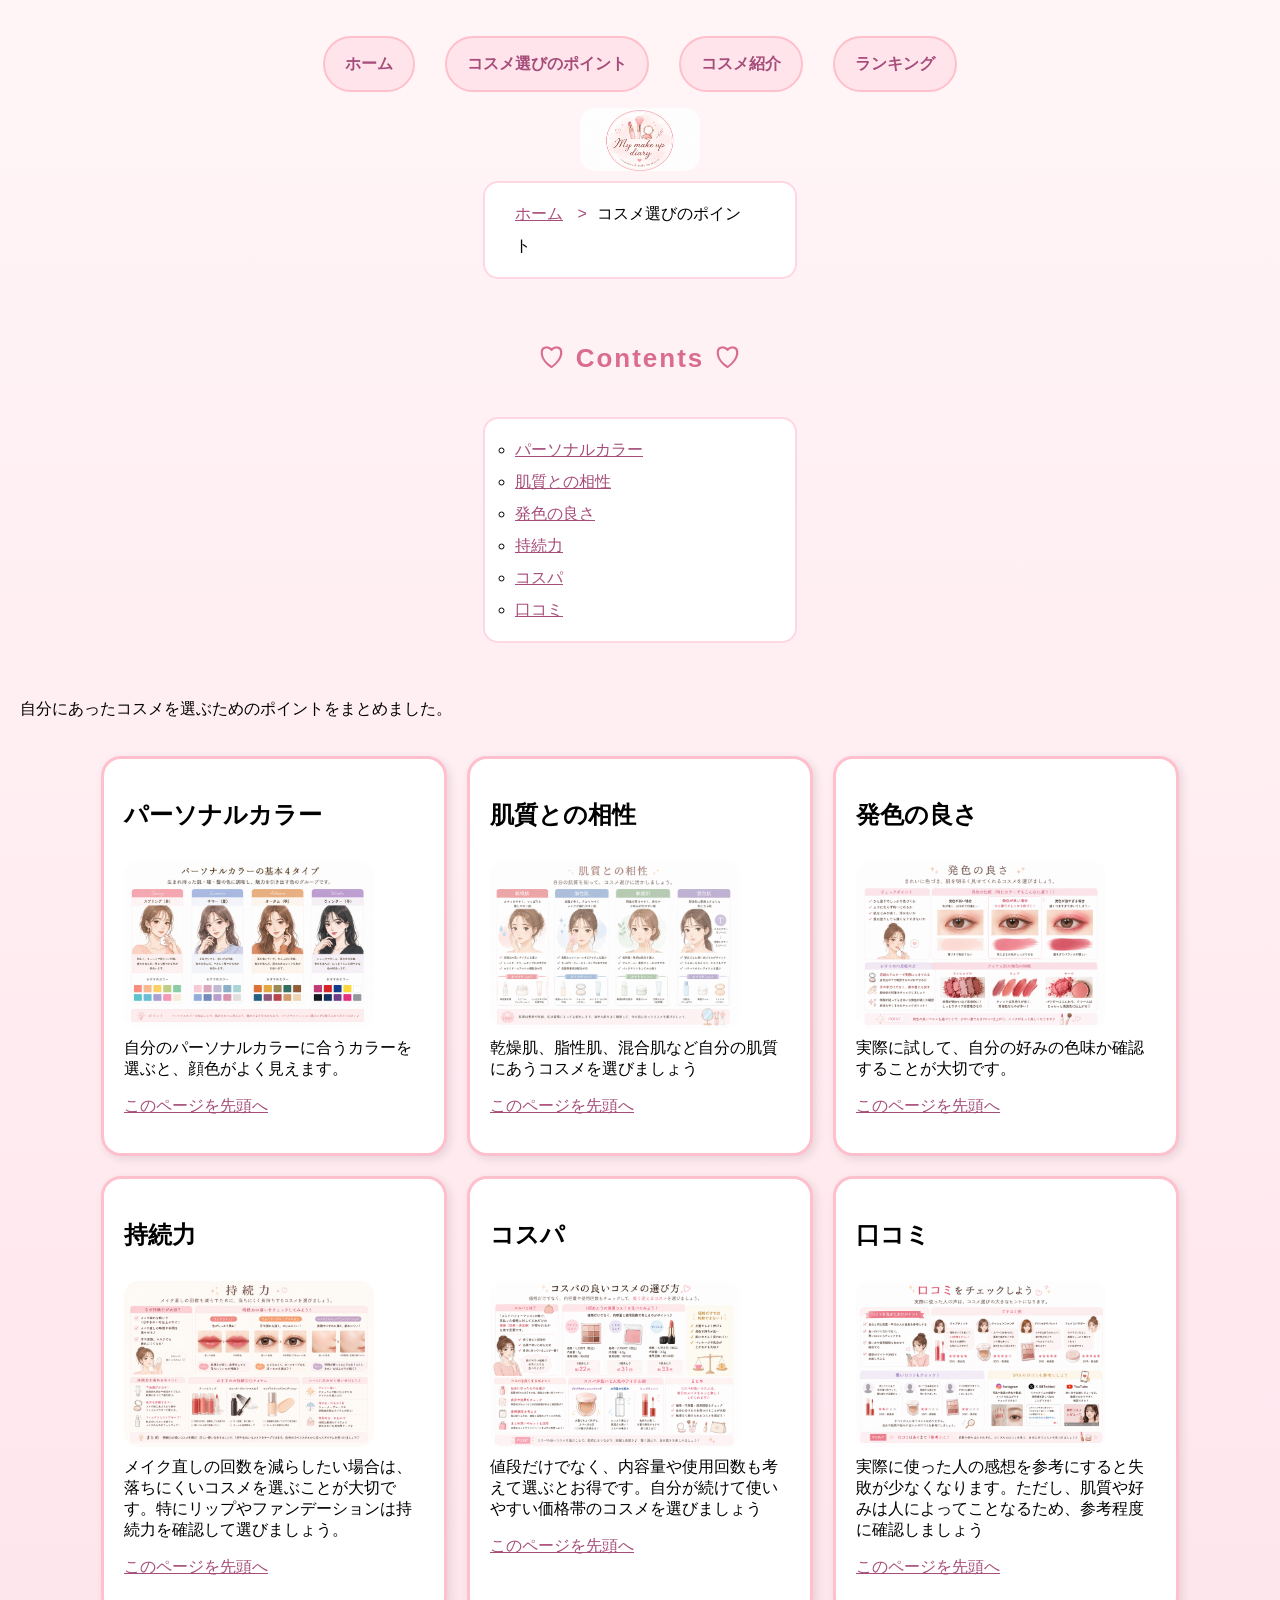
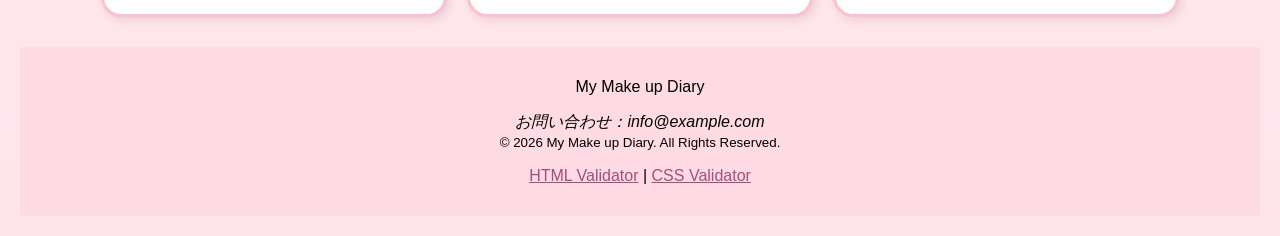
==== contents1.html @ 7ce75801 "Add files via upload" ====
<!DOCTYPE html>
<html lang="ja">

<head>
    <meta charset="UTF-8">
    <title>コスメ選びのポイント</title>
    <meta name="description" content="コスメ選びのポイントを紹介するページです。">
    <meta name="viewport" content="width=device-width, initial-scale=1">
    <link rel="stylesheet" href="css/mystyle.css">
</head>

<body>
    <header>
        <nav>

<ul class="menu">

<li><a href="index.html">ホーム</a></li>

<li><a href="contents1.html">コスメ選びのポイント</a></li>

<li><a href="contents2.html">コスメ紹介</a></li>

<li><a href="contents3.html">ランキング</a></li>

</ul>

</nav>
        <div class="header-in">
            <img id="pagetop" src="image/logo.jpg" class="logo" alt="コスメ">
        </div>
    </header>
    <article>
        <ul class="breadcrumb">
            <li><a href="index.html">ホーム</a></li>
            <li>コスメ選びのポイント</li>
        </ul>
        <h2 class="contents-title">♡ Contents ♡</h2>

<ul>
    <li><a href="#color">パーソナルカラー</a></li>
    <li><a href="#skin">肌質との相性</a></li>
    <li><a href="#pigment">発色の良さ</a></li>
    <li><a href="#lasting">持続力</a></li>
    <li><a href="#cost">コスパ</a></li>
    <li><a href="#review">口コミ</a></li>
</ul>
        <p>自分にあったコスメを選ぶためのポイントをまとめました。</p>
        <section>
            <h2 id="color">パーソナルカラー</h2>
            <img class="point-img" src="image/color.jpg" width="300" height="200" alt="パーソナルカラー">
            <p>自分のパーソナルカラーに合うカラーを選ぶと、顔色がよく見えます。
            </p>
            <p><a href="#pagetop">このページを先頭へ</a></p>
        </section>
        <section>
            <h2 id="skin">肌質との相性</h2>
            <img class="point-img" src="image/skin.jpg" width="300" height="200" alt="肌質との相性">
            <p>乾燥肌、脂性肌、混合肌など自分の肌質にあうコスメを選びましょう
            </p>
            <p><a href="#pagetop">このページを先頭へ</a></p>
        </section>
        <section>
            <h2 id="pigment">発色の良さ</h2>
            <img class="point-img" src="image/color2.jpg" width="300" height="200" alt="発色の良さ">
            <p>実際に試して、自分の好みの色味か確認することが大切です。
            </p>
            <p><a href="#pagetop">このページを先頭へ</a></p>
        </section>
        <section>
            <h2 id="lasting">持続力</h2>
            <img class="point-img" src="image/lasting.jpg" width="300" height="200" alt="持続力">
            <p>メイク直しの回数を減らしたい場合は、落ちにくいコスメを選ぶことが大切です。特にリップやファンデーションは持続力を確認して選びましょう。
            </p>
            <p><a href="#pagetop">このページを先頭へ</a></p>
        </section>
        <section>
            <h2 id="cost">コスパ</h2>
            <img class="point-img" src="image/cost.jpg" width="300" height="200" alt="コスパ">
            <p>値段だけでなく、内容量や使用回数も考えて選ぶとお得です。自分が続けて使いやすい価格帯のコスメを選びましょう</p>
            <p><a href="#pagetop">このページを先頭へ</a></p>
        </section>
        <section>
            <h2 id="review">口コミ</h2>
            <img class="point-img" src="image/review.jpg" width="300" height="200" alt="口コミ">
            <p>実際に使った人の感想を参考にすると失敗が少なくなります。ただし、肌質や好みは人によってことなるため、参考程度に確認しましょう
            </p>
            <p><a href="#pagetop">このページを先頭へ</a></p>
        </section>
    </article>
    <footer>
    <p>My Make up Diary</p>
    <address>お問い合わせ：info@example.com</address>
    <small>&copy; 2026 My Make up Diary. All Rights Reserved.</small>
    <p>
    <a href="https://validator.w3.org/" target="_blank">HTML Validator</a> |
    <a href="https://jigsaw.w3.org/css-validator/" target="_blank">CSS Validator</a>
</p>
</footer>

</body>

</html>
---- css/mystyle.css ----
@charset "utf-8";

.title {
    font-size: 50px;
    text-align: center;
    text-shadow: 3px 3px 6px #ffb6c1;
    letter-spacing: 3px;
    color: #d96c8f;
}

body {
    background-color: #fff5f7;
    margin: 0;
    padding: 20px;
    font-family: sans-serif;
}

footer {
    background-color: #ffdce5;
    text-align: center;
    padding: 15px;
    margin-top: 30px;
}

.subhead {
    background-color: #ffdce5;
    color: #a64d79;
    padding: 15px;
    border-radius: 15px;
    text-align: center;
}

img {
    border-radius: 15px;
    display: block;
    margin: 20px 0;
}

.intro {
    text-align: center;
    color: #c06c84;
}

.logo {
    width: 120px;
    height: auto;
    margin: 10px auto;
}

.main-image {
    max-width: 100%;
    height: auto;
    margin: 20px auto;
    border-radius: 20px;
    float: none;
}

ul {
    list-style-type: circle;
    line-height: 2;
}

ol {
    list-style-type: decimal;
    line-height: 2;
    font-size: 22px;
    font-weight: bold;
    color: #a64d79;
    width: fit-content;
    margin: 20px auto;
}

.update {
    text-align: center;
    color: #888;
    font-style: italic;
}

.menu {
    list-style: none;
    display: flex;
    justify-content: center;
    gap: 30px;
    padding: 0;
}

.menu a {
    text-decoration: none;
    color: #a64d79;
    font-weight: bold;
    background-color: #ffe4ec;
    padding: 10px 20px;
    border-radius: 30px;
    border: 2px solid #ffc0cb ;
    transition: 0.3s;
    display: inline-block;
}

.menu a:hover {
    background-color: #ffc8da;
    color: white;
    transform: translateY(-3px);
}

@media screen and (max-width:768px) {

    .menu {
        flex-direction: column;
        text-align: center;
    }

    .cosme-box {
        flex-direction: column;
        align-items: center;
    }

    section {
        width: 90%;
    }
}

.breadcrumb li {
    display: inline;
    margin-right: 10px;
}

.breadcrumb li+li::before {
    content: ">";
    margin-right: 10px;
    color: #a64d79;
}

article {
    display: flex;
    flex-wrap: wrap;
    justify-content: center;
    gap: 20px;
}

section {
    width: 300px;
    background-color: #fff;
    border: 3px solid #ffc0cd;
    border-radius: 20px;
    box-shadow: 3px 3px 10px rgba(0, 0, 0, 0.1);
    padding: 20px;
    transition: 0.3s;
}
    section:hover {
    transform: translateY(-5px);
    box-shadow: 0 8px 20px rgba(255, 182, 193, 0.4);
}


body {
    background: linear-gradient(to bottom, #fff5f7, #ffe4ec);
}

.point-img {
    width: 250px;
    height: auto;
    border-radius: 15px;
    display: block;
    margin: 10px auto;
}


.point-img {
    float: left;
    margin-right: 20px;
}

section p {
    clear: both;
}

.ranking-list li {
    text-align: center;
    margin: 5px 0;
}


article>h2,
article>ul,
article>p {
    width: 100%;
}

article>h2 {
    text-align: left;
}

article>ul {
width: 250px;
    margin: 0 auto 20px;
    padding: 15px 30px;
    background: white;
    border: 2px solid #ffd6e3;
    border-radius: 15px;
}

.contents-title{
    text-align:center;
    color:#d96c8f;
    font-size:26px;
    letter-spacing:2px;
}

a:link {
    color: #a64d79;
}

a:visited {
    color: #b76e9b;
}

a:active {
    color: #ff1493;
}

@media print {
    nav {
        display: none;
    }
}
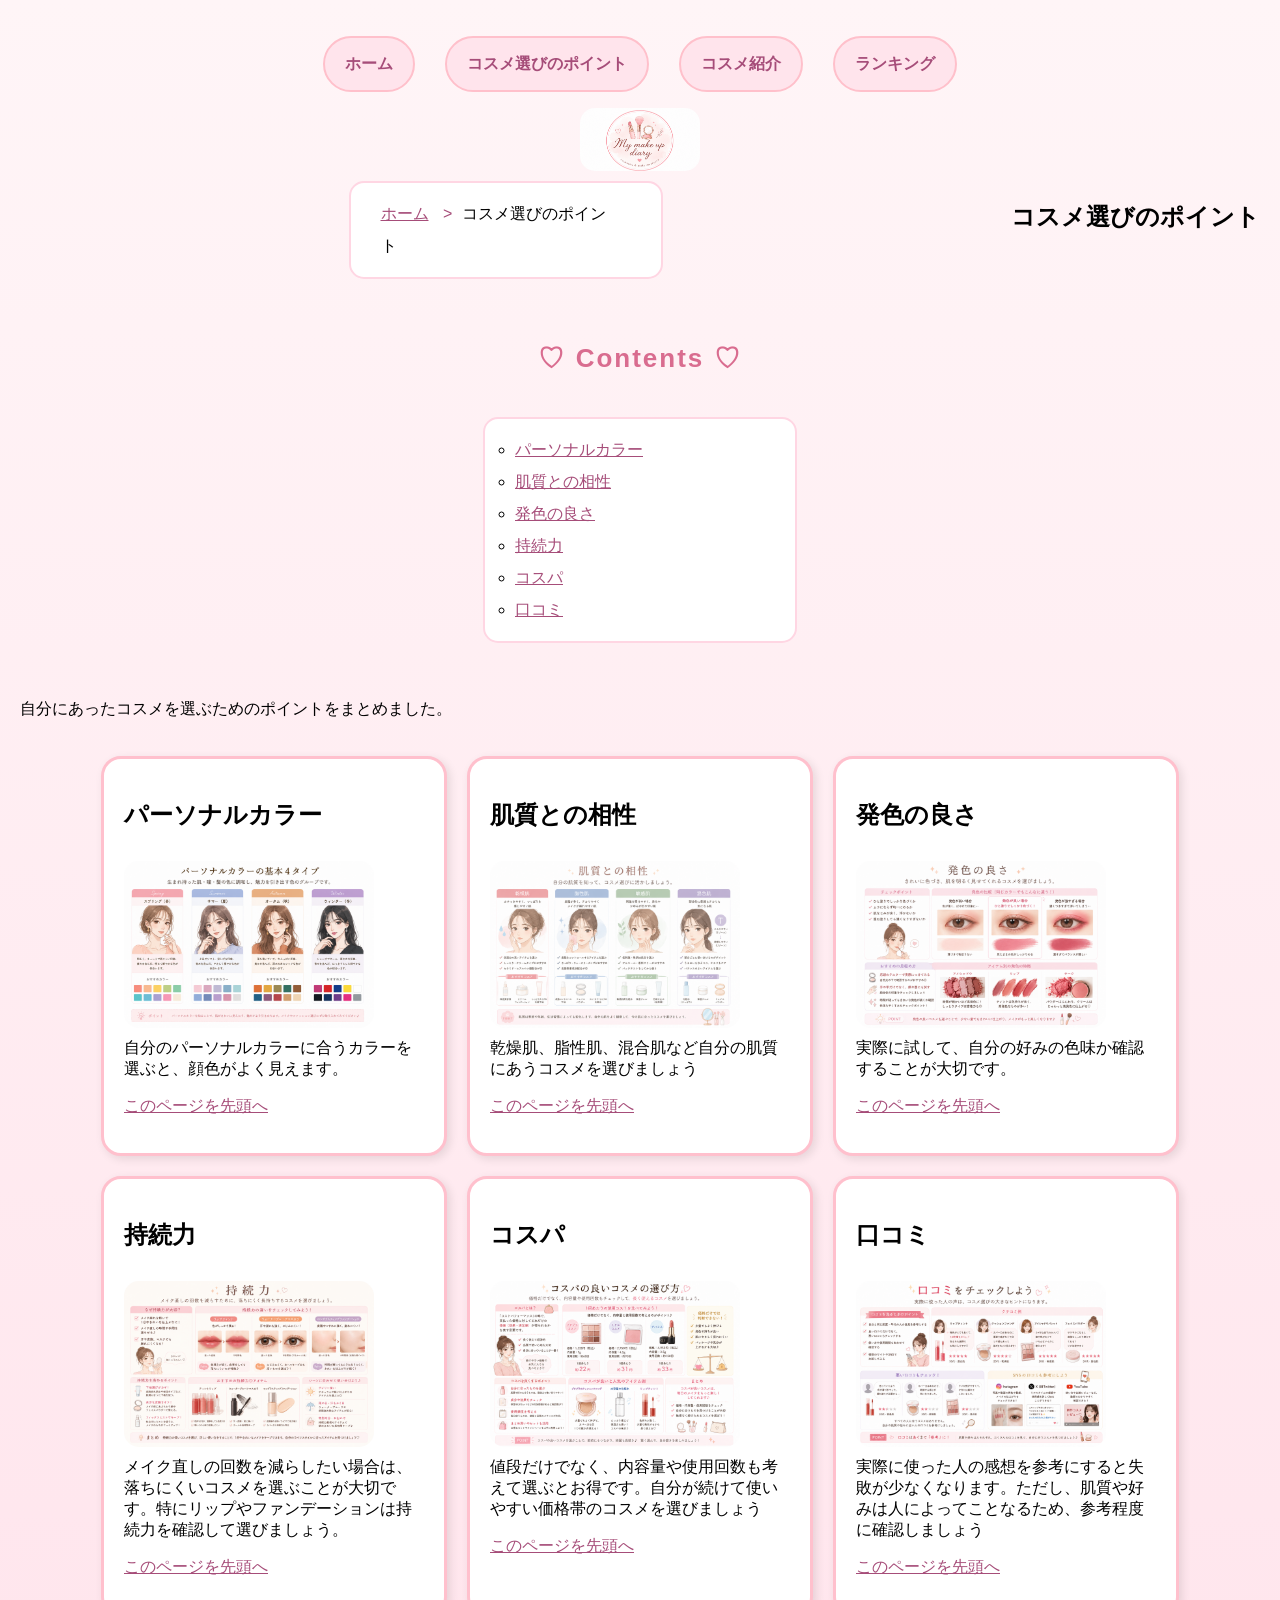
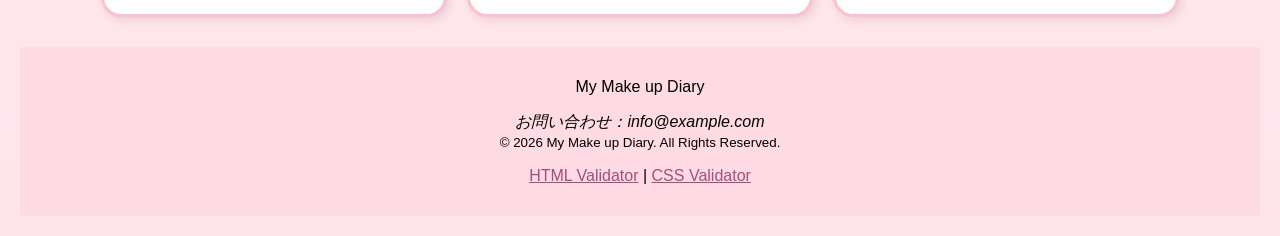
==== commit d0674693: "Add files via upload" ====
--- a/contents1.html
+++ b/contents1.html
@@ -35,6 +35,7 @@
             <li><a href="index.html">ホーム</a></li>
             <li>コスメ選びのポイント</li>
         </ul>
+        <h1>コスメ選びのポイント</h1>
         <h2 class="contents-title">♡ Contents ♡</h2>
 
 <ul>
--- a/css/mystyle.css
+++ b/css/mystyle.css
@@ -223,3 +223,45 @@
         display: none;
     }
 }
+
+.update-box{
+    width: 700px;
+    margin: 30px auto;
+    padding: 20px 30px;
+    border: 2px solid #f6bfd4;
+    border-radius: 20px;
+    background-color: white;
+}
+.daily-img{
+    width:100%;
+    max-width:450px;
+    height:auto;
+    display:block;
+    margin:20px auto;
+    border-radius:15px;
+}
+
+.daily-section{
+    width:100%;
+    max-width:1000px;
+    margin:30px auto;
+    padding:30px;
+    text-align:center;
+    background:#fff7fb;
+    border:3px solid #ffc0cd;
+    border-radius:20px;
+}
+
+.contents-list{
+    width:100% !important;
+    display:flex;
+    justify-content:center;
+    flex-wrap:wrap;
+    gap:25px;
+    list-style:none;
+    padding:0;
+}
+
+.contents-list li{
+    margin:0;
+}
